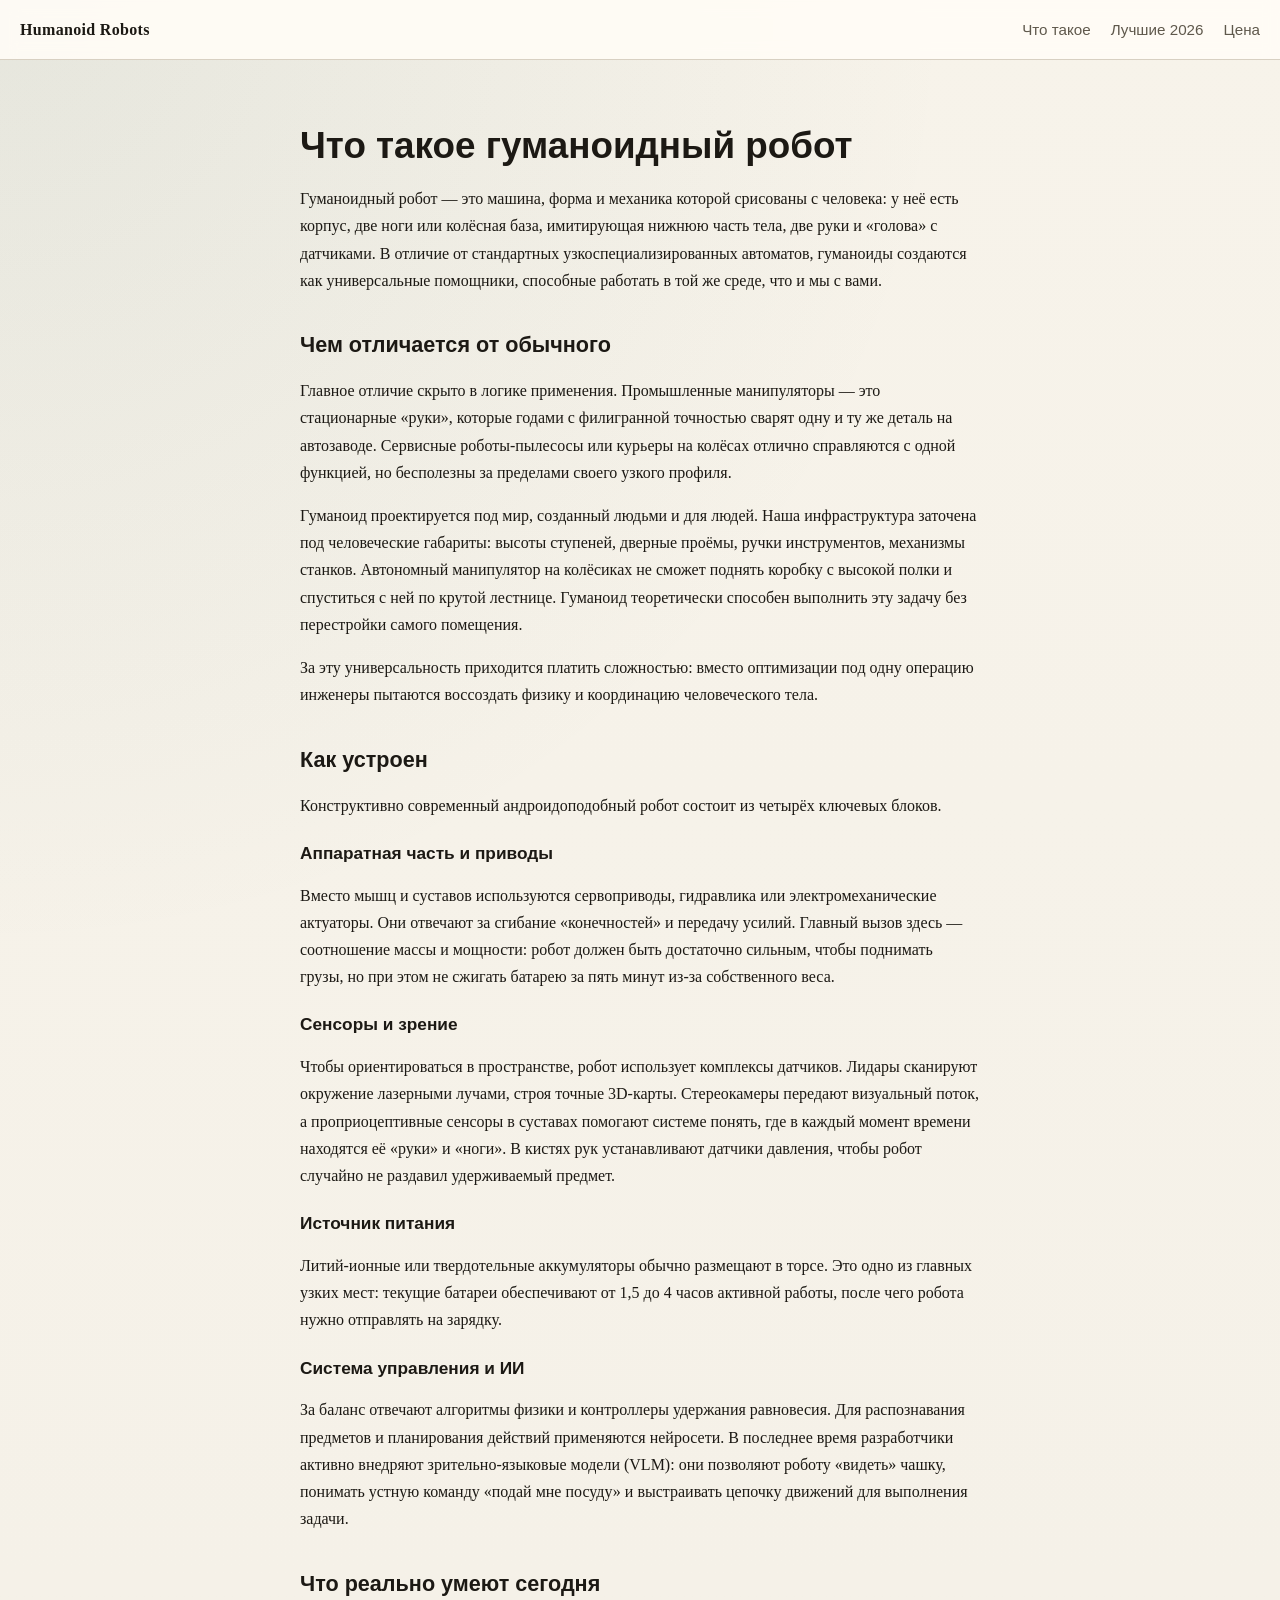
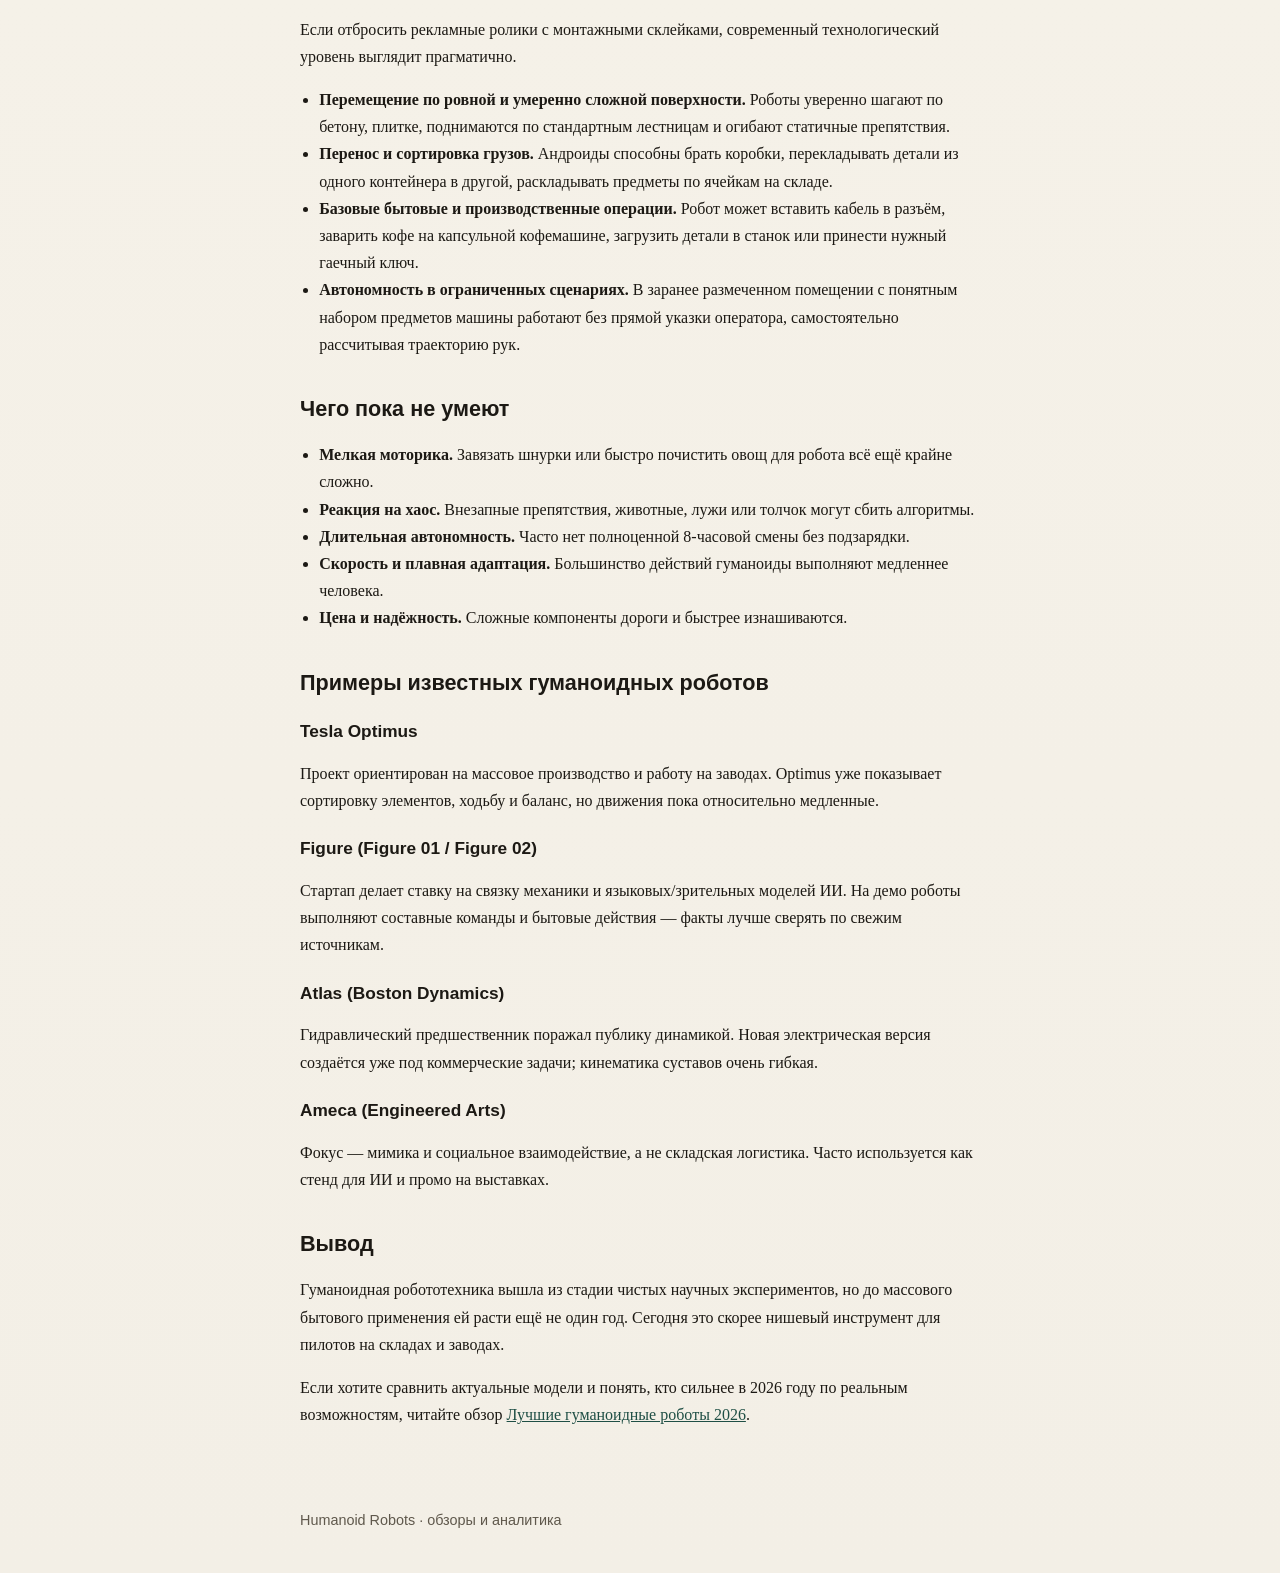
==== chto-takoe-gumanoidnyy-robot.html @ 8675fda6 "Add files via upload" ====
<!DOCTYPE html>
<html lang="ru">
<head>
  <meta charset="UTF-8" />
  <meta name="viewport" content="width=device-width, initial-scale=1" />
  <title>Что такое гуманоидный робот: возможности и примеры</title>
  <meta name="description" content="Простыми словами: что такое гуманоидный робот, что он реально умеет сегодня, чего не умеет, и примеры Optimus, Figure, Atlas и Ameca." />
  <link rel="stylesheet" href="styles.css" />
</head>
<body>
  <header class="site">
    <a href="index.html" class="logo">Humanoid Robots</a>
    <nav>
      <a href="chto-takoe-gumanoidnyy-robot.html">Что такое</a>
      <a href="luchshie-gumanoidnye-roboty-2026.html">Лучшие 2026</a>
      <a href="skolko-stoit-gumanoidnyy-robot.html">Цена</a>
    </nav>
  </header>

  <main>
    <h1>Что такое гуманоидный робот</h1>

    <p>Гуманоидный робот — это машина, форма и механика которой срисованы с человека: у неё есть корпус, две ноги или колёсная база, имитирующая нижнюю часть тела, две руки и «голова» с датчиками. В отличие от стандартных узкоспециализированных автоматов, гуманоиды создаются как универсальные помощники, способные работать в той же среде, что и мы с вами.</p>

    <h2>Чем отличается от обычного</h2>
    <p>Главное отличие скрыто в логике применения. Промышленные манипуляторы — это стационарные «руки», которые годами с филигранной точностью сварят одну и ту же деталь на автозаводе. Сервисные роботы-пылесосы или курьеры на колёсах отлично справляются с одной функцией, но бесполезны за пределами своего узкого профиля.</p>
    <p>Гуманоид проектируется под мир, созданный людьми и для людей. Наша инфраструктура заточена под человеческие габариты: высоты ступеней, дверные проёмы, ручки инструментов, механизмы станков. Автономный манипулятор на колёсиках не сможет поднять коробку с высокой полки и спуститься с ней по крутой лестнице. Гуманоид теоретически способен выполнить эту задачу без перестройки самого помещения.</p>
    <p>За эту универсальность приходится платить сложностью: вместо оптимизации под одну операцию инженеры пытаются воссоздать физику и координацию человеческого тела.</p>

    <h2>Как устроен</h2>
    <p>Конструктивно современный андроидоподобный робот состоит из четырёх ключевых блоков.</p>

    <h3>Аппаратная часть и приводы</h3>
    <p>Вместо мышц и суставов используются сервоприводы, гидравлика или электромеханические актуаторы. Они отвечают за сгибание «конечностей» и передачу усилий. Главный вызов здесь — соотношение массы и мощности: робот должен быть достаточно сильным, чтобы поднимать грузы, но при этом не сжигать батарею за пять минут из-за собственного веса.</p>

    <h3>Сенсоры и зрение</h3>
    <p>Чтобы ориентироваться в пространстве, робот использует комплексы датчиков. Лидары сканируют окружение лазерными лучами, строя точные 3D-карты. Стереокамеры передают визуальный поток, а проприоцептивные сенсоры в суставах помогают системе понять, где в каждый момент времени находятся её «руки» и «ноги». В кистях рук устанавливают датчики давления, чтобы робот случайно не раздавил удерживаемый предмет.</p>

    <h3>Источник питания</h3>
    <p>Литий-ионные или твердотельные аккумуляторы обычно размещают в торсе. Это одно из главных узких мест: текущие батареи обеспечивают от 1,5 до 4 часов активной работы, после чего робота нужно отправлять на зарядку.</p>

    <h3>Система управления и ИИ</h3>
    <p>За баланс отвечают алгоритмы физики и контроллеры удержания равновесия. Для распознавания предметов и планирования действий применяются нейросети. В последнее время разработчики активно внедряют зрительно-языковые модели (VLM): они позволяют роботу «видеть» чашку, понимать устную команду «подай мне посуду» и выстраивать цепочку движений для выполнения задачи.</p>

    <h2>Что реально умеют сегодня</h2>
    <p>Если отбросить рекламные ролики с монтажными склейками, современный технологический уровень выглядит прагматично.</p>
    <ul>
      <li><strong>Перемещение по ровной и умеренно сложной поверхности.</strong> Роботы уверенно шагают по бетону, плитке, поднимаются по стандартным лестницам и огибают статичные препятствия.</li>
      <li><strong>Перенос и сортировка грузов.</strong> Андроиды способны брать коробки, перекладывать детали из одного контейнера в другой, раскладывать предметы по ячейкам на складе.</li>
      <li><strong>Базовые бытовые и производственные операции.</strong> Робот может вставить кабель в разъём, заварить кофе на капсульной кофемашине, загрузить детали в станок или принести нужный гаечный ключ.</li>
      <li><strong>Автономность в ограниченных сценариях.</strong> В заранее размеченном помещении с понятным набором предметов машины работают без прямой указки оператора, самостоятельно рассчитывая траекторию рук.</li>
    </ul>

    <h2>Чего пока не умеют</h2>
    <ul>
      <li><strong>Мелкая моторика.</strong> Завязать шнурки или быстро почистить овощ для робота всё ещё крайне сложно.</li>
      <li><strong>Реакция на хаос.</strong> Внезапные препятствия, животные, лужи или толчок могут сбить алгоритмы.</li>
      <li><strong>Длительная автономность.</strong> Часто нет полноценной 8-часовой смены без подзарядки.</li>
      <li><strong>Скорость и плавная адаптация.</strong> Большинство действий гуманоиды выполняют медленнее человека.</li>
      <li><strong>Цена и надёжность.</strong> Сложные компоненты дороги и быстрее изнашиваются.</li>
    </ul>

    <h2>Примеры известных гуманоидных роботов</h2>

    <h3>Tesla Optimus</h3>
    <p>Проект ориентирован на массовое производство и работу на заводах. Optimus уже показывает сортировку элементов, ходьбу и баланс, но движения пока относительно медленные.</p>

    <h3>Figure (Figure 01 / Figure 02)</h3>
    <p>Стартап делает ставку на связку механики и языковых/зрительных моделей ИИ. На демо роботы выполняют составные команды и бытовые действия — факты лучше сверять по свежим источникам.</p>

    <h3>Atlas (Boston Dynamics)</h3>
    <p>Гидравлический предшественник поражал публику динамикой. Новая электрическая версия создаётся уже под коммерческие задачи; кинематика суставов очень гибкая.</p>

    <h3>Ameca (Engineered Arts)</h3>
    <p>Фокус — мимика и социальное взаимодействие, а не складская логистика. Часто используется как стенд для ИИ и промо на выставках.</p>

    <h2>Вывод</h2>
    <p>Гуманоидная робототехника вышла из стадии чистых научных экспериментов, но до массового бытового применения ей расти ещё не один год. Сегодня это скорее нишевый инструмент для пилотов на складах и заводах.</p>
    <p>Если хотите сравнить актуальные модели и понять, кто сильнее в 2026 году по реальным возможностям, читайте обзор
      <a href="luchshie-gumanoidnye-roboty-2026.html">Лучшие гуманоидные роботы 2026</a>.
    </p>
  </main>

  <footer>
    Humanoid Robots · обзоры и аналитика
  </footer>
</body>
</html>
---- styles.css ----
:root {
  --bg: #f3efe6;
  --ink: #1c1914;
  --muted: #5f584c;
  --line: #d8d0c2;
  --accent: #1f4f45;
  --card: #fffcf6;
}

* {
  box-sizing: border-box;
}

body {
  margin: 0;
  font-family: Georgia, "Times New Roman", serif;
  background:
    radial-gradient(circle at top left, rgba(31, 79, 69, 0.08), transparent 28%),
    linear-gradient(180deg, #f7f3ea 0%, var(--bg) 100%);
  color: var(--ink);
  line-height: 1.7;
}

a {
  color: var(--accent);
}

header.site {
  display: flex;
  flex-wrap: wrap;
  align-items: center;
  justify-content: space-between;
  gap: 0.75rem 1.5rem;
  border-bottom: 1px solid var(--line);
  background: rgba(255, 252, 246, 0.92);
  padding: 1rem 1.25rem;
  position: sticky;
  top: 0;
  backdrop-filter: blur(8px);
}

header.site .logo {
  text-decoration: none;
  font-weight: 700;
  letter-spacing: 0.02em;
  color: var(--ink);
}

header.site nav a {
  text-decoration: none;
  margin-left: 1rem;
  font-family: "Segoe UI", "Helvetica Neue", Arial, sans-serif;
  font-size: 0.95rem;
  color: var(--muted);
}

header.site nav a:hover {
  color: var(--accent);
}

main {
  max-width: 720px;
  margin: 0 auto;
  padding: 2.4rem 1.25rem 4rem;
}

h1,
h2,
h3 {
  font-family: "Segoe UI", "Helvetica Neue", Arial, sans-serif;
  line-height: 1.25;
}

h1 {
  font-size: clamp(1.8rem, 4vw, 2.3rem);
  margin-bottom: 0.8rem;
}

h2 {
  margin-top: 2.4rem;
  font-size: 1.35rem;
}

h3 {
  margin-top: 1.5rem;
  font-size: 1.08rem;
}

.lead {
  color: var(--muted);
  font-size: 1.08rem;
  max-width: 38rem;
}

.card-list {
  list-style: none;
  padding: 0;
  margin: 1.5rem 0 0;
}

.card-list li {
  background: var(--card);
  border: 1px solid var(--line);
  padding: 1.1rem 1.15rem;
  margin-bottom: 0.9rem;
}

.card-list a {
  font-family: "Segoe UI", "Helvetica Neue", Arial, sans-serif;
  font-weight: 650;
  text-decoration: none;
  font-size: 1.05rem;
}

.card-list div {
  margin-top: 0.35rem;
  color: var(--muted);
  font-size: 0.95rem;
}

footer {
  max-width: 720px;
  margin: 0 auto;
  padding: 0 1.25rem 2.5rem;
  color: var(--muted);
  font-family: "Segoe UI", "Helvetica Neue", Arial, sans-serif;
  font-size: 0.9rem;
}

table {
  width: 100%;
  border-collapse: collapse;
  margin: 1rem 0;
  font-size: 0.95rem;
  background: var(--card);
}

th,
td {
  border: 1px solid var(--line);
  padding: 0.6rem 0.7rem;
  text-align: left;
  vertical-align: top;
}

ul,
ol {
  padding-left: 1.2rem;
}

@media (max-width: 640px) {
  header.site nav a {
    margin-left: 0;
    margin-right: 0.9rem;
  }
}
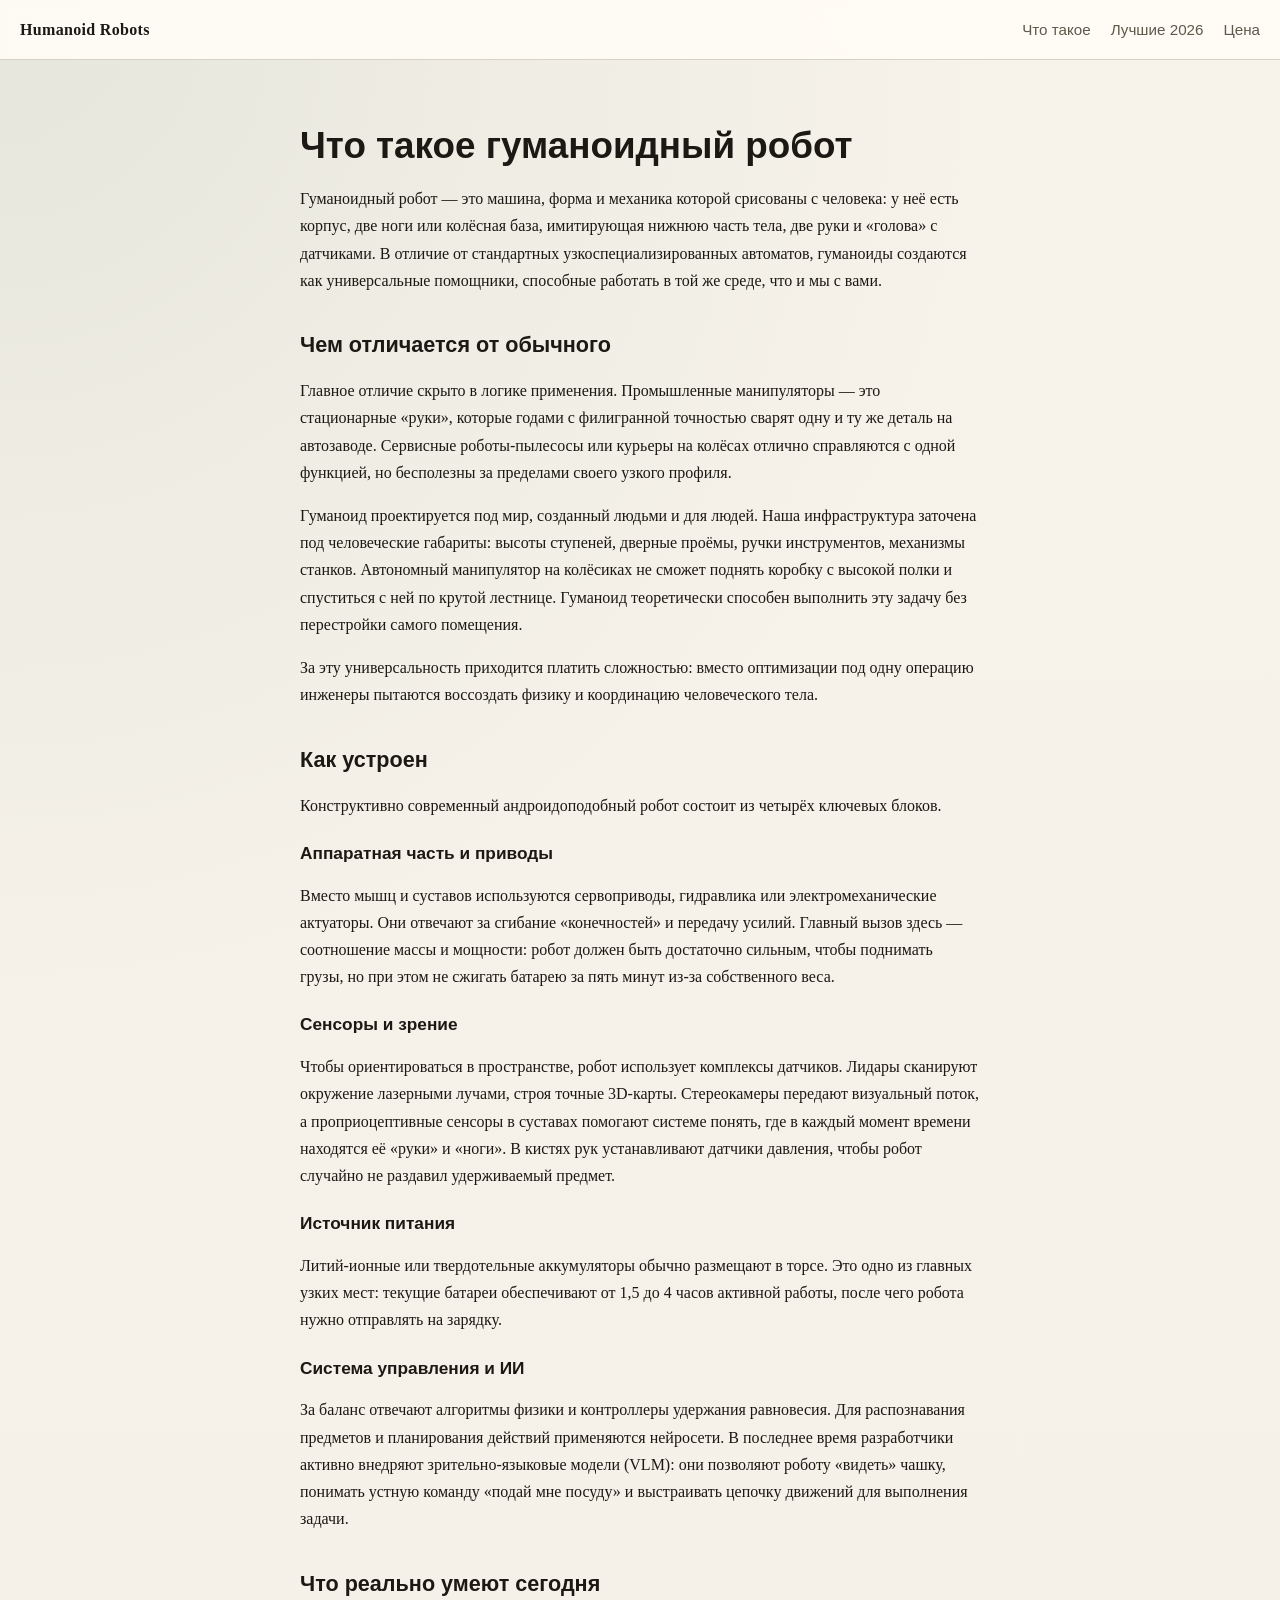
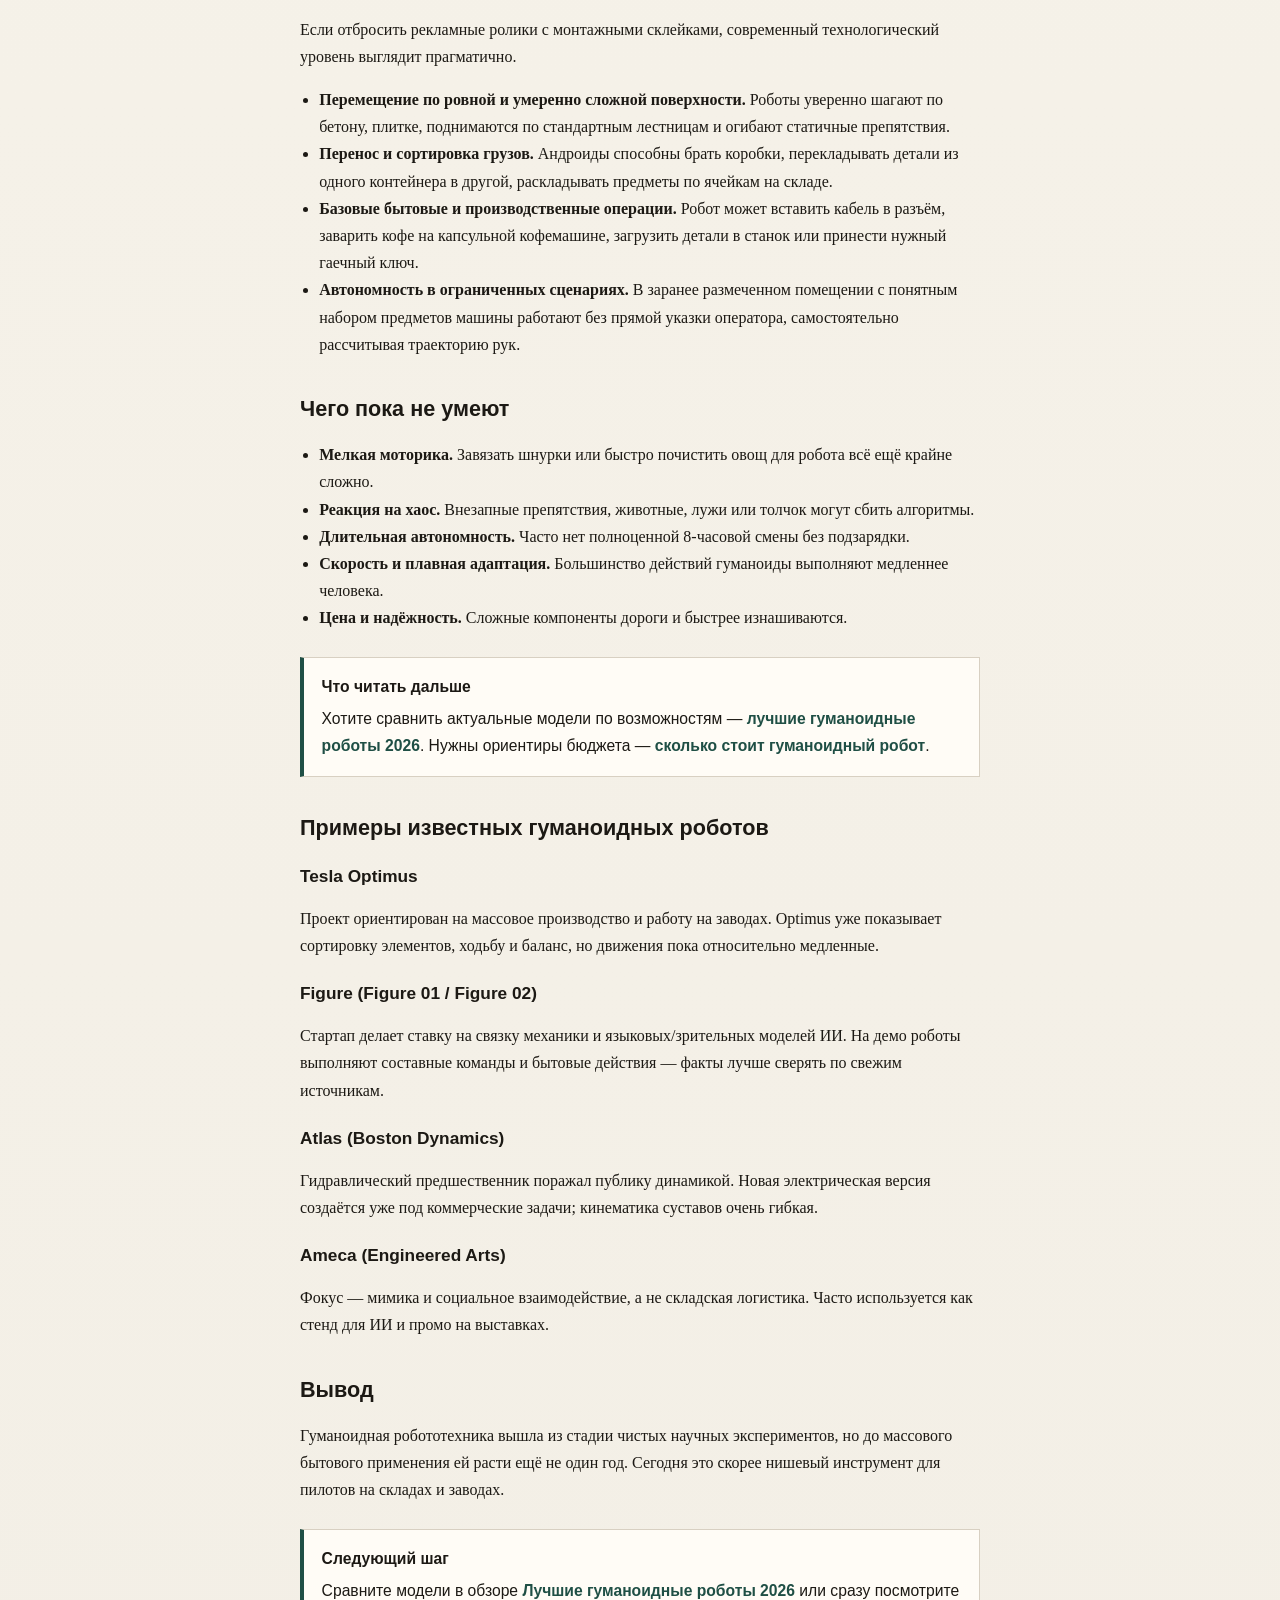
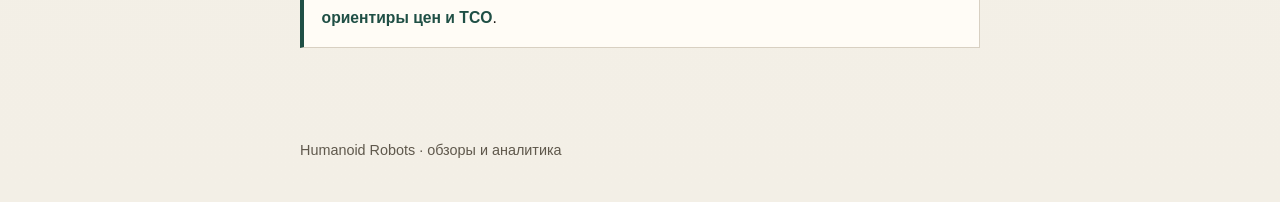
==== commit 90cbe1f1: "Add files via upload" ====
--- a/chto-takoe-gumanoidnyy-robot.html
+++ b/chto-takoe-gumanoidnyy-robot.html
@@ -3,6 +3,14 @@
 <head>
   <meta charset="UTF-8" />
   <meta name="viewport" content="width=device-width, initial-scale=1" />
+  <!-- Google tag (gtag.js) = код GA4 / Analytics -->
+  <script async src="https://www.googletagmanager.com/gtag/js?id=G-MV66Q4BRWS"></script>
+  <script>
+    window.dataLayer = window.dataLayer || [];
+    function gtag(){dataLayer.push(arguments);}
+    gtag('js', new Date());
+    gtag('config', 'G-MV66Q4BRWS');
+  </script>
   <title>Что такое гуманоидный робот: возможности и примеры</title>
   <meta name="description" content="Простыми словами: что такое гуманоидный робот, что он реально умеет сегодня, чего не умеет, и примеры Optimus, Figure, Atlas и Ameca." />
   <link rel="stylesheet" href="styles.css" />
@@ -60,6 +68,14 @@
       <li><strong>Цена и надёжность.</strong> Сложные компоненты дороги и быстрее изнашиваются.</li>
     </ul>
 
+    <div class="cta">
+      <strong>Что читать дальше</strong>
+      Хотите сравнить актуальные модели по возможностям —
+      <a href="luchshie-gumanoidnye-roboty-2026.html">лучшие гуманоидные роботы 2026</a>.
+      Нужны ориентиры бюджета —
+      <a href="skolko-stoit-gumanoidnyy-robot.html">сколько стоит гуманоидный робот</a>.
+    </div>
+
     <h2>Примеры известных гуманоидных роботов</h2>
 
     <h3>Tesla Optimus</h3>
@@ -76,9 +92,14 @@
 
     <h2>Вывод</h2>
     <p>Гуманоидная робототехника вышла из стадии чистых научных экспериментов, но до массового бытового применения ей расти ещё не один год. Сегодня это скорее нишевый инструмент для пилотов на складах и заводах.</p>
-    <p>Если хотите сравнить актуальные модели и понять, кто сильнее в 2026 году по реальным возможностям, читайте обзор
-      <a href="luchshie-gumanoidnye-roboty-2026.html">Лучшие гуманоидные роботы 2026</a>.
-    </p>
+
+    <div class="cta">
+      <strong>Следующий шаг</strong>
+      Сравните модели в обзоре
+      <a href="luchshie-gumanoidnye-roboty-2026.html">Лучшие гуманоидные роботы 2026</a>
+      или сразу посмотрите
+      <a href="skolko-stoit-gumanoidnyy-robot.html">ориентиры цен и TCO</a>.
+    </div>
   </main>
 
   <footer>
--- a/styles.css
+++ b/styles.css
@@ -148,6 +148,30 @@
   padding-left: 1.2rem;
 }
 
+.cta {
+  margin: 1.6rem 0;
+  padding: 1rem 1.1rem;
+  background: var(--card);
+  border: 1px solid var(--line);
+  border-left: 4px solid var(--accent);
+  font-family: "Segoe UI", "Helvetica Neue", Arial, sans-serif;
+  font-size: 0.98rem;
+}
+
+.cta strong {
+  display: block;
+  margin-bottom: 0.35rem;
+}
+
+.cta a {
+  font-weight: 650;
+  text-decoration: none;
+}
+
+.cta a:hover {
+  text-decoration: underline;
+}
+
 @media (max-width: 640px) {
   header.site nav a {
     margin-left: 0;
